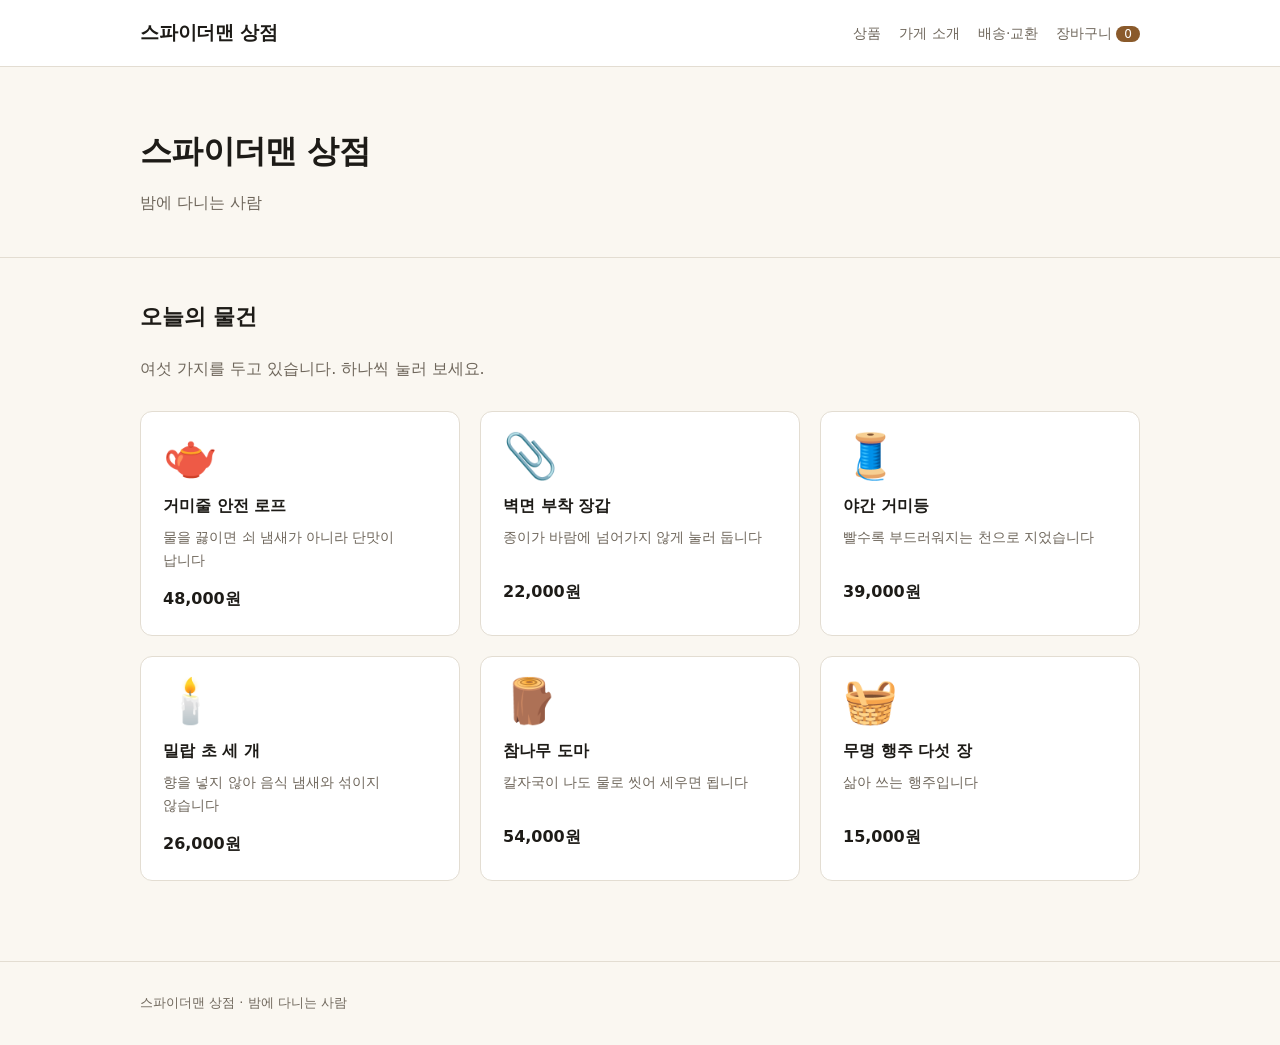
==== index.html @ 61ccc321 "스뽜이더맨" ====
<!doctype html>
<html lang="ko">
<head>
<meta charset="utf-8">
<meta name="viewport" content="width=device-width, initial-scale=1">
<title>하루상점</title>
<meta name="description" content="매일 쓰는 물건을 고릅니다">
<link rel="stylesheet" href="assets/style.css">

<!-- 태그 관리자 코드가 들어갈 자리 (머리) -->

</head>
<body>

<!-- 태그 관리자 코드가 들어갈 자리 (몸통 맨 위) -->

<header class="site"><div class="wrap">
  <a class="brand" href="index.html">하루상점</a>
  <nav class="site">
    <a href="index.html">상품</a>
    <a href="about.html">가게 소개</a>
    <a href="shipping.html">배송·교환</a>
    <a href="cart.html">장바구니<span class="cart-count">0</span></a>
  </nav>
</div></header>

<section class="hero"><div class="wrap">
  <h1 id="hero-title">하루상점</h1>
  <p id="hero-tagline">하루를 조금 낫게 만드는 물건을 고릅니다</p>
</div></section>

<main><div class="wrap">
  <h2>오늘의 물건</h2>
  <p class="lead">여섯 가지를 두고 있습니다. 하나씩 눌러 보세요.</p>
  <div class="grid" id="product-list"></div>
</div></main>
<footer class="site"><div class="wrap"></div></footer>
<script src="assets/shop.js"></script>
<script src="assets/app.js"></script>
</body>
</html>
---- assets/style.css ----
:root{
  --ink:#1d1b17; --sub:#6f675c; --line:#e3ddd2; --bg:#faf7f1; --card:#fff;
  --accent:#8a5a2b; --accent-ink:#fff;
  --max:1040px;
}
*{box-sizing:border-box}
body{margin:0;background:var(--bg);color:var(--ink);
  font-family:"Pretendard","Apple SD Gothic Neo","Malgun Gothic",system-ui,sans-serif;
  line-height:1.75;-webkit-font-smoothing:antialiased;
  /* 한글은 단어 중간에서 끊지 않습니다 */
  word-break:keep-all;overflow-wrap:break-word}
a{color:inherit}
.wrap{max-width:var(--max);margin:0 auto;padding:0 20px}

header.site{border-bottom:1px solid var(--line);background:var(--card)}
header.site .wrap{display:flex;align-items:center;gap:20px;height:66px}
.brand{font-size:19px;font-weight:700;text-decoration:none;letter-spacing:-.01em}
nav.site{margin-left:auto;display:flex;gap:18px;font-size:14px}
nav.site a{color:var(--sub);text-decoration:none}
nav.site a:hover{color:var(--ink)}
.cart-count{background:var(--accent);color:var(--accent-ink);border-radius:999px;
  padding:1px 8px;font-size:12px;margin-left:4px}

.hero{padding:56px 0 40px;border-bottom:1px solid var(--line)}
.hero h1{margin:0 0 10px;font-size:32px;letter-spacing:-.02em}
.hero p{margin:0;color:var(--sub);font-size:16px}

main{padding:40px 0 80px}
h2{font-size:22px;margin:0 0 18px;letter-spacing:-.01em}
.lead{color:var(--sub);margin:0 0 28px}

.grid{display:grid;grid-template-columns:repeat(auto-fill,minmax(240px,1fr));gap:20px}
.card{background:var(--card);border:1px solid var(--line);border-radius:12px;
  padding:22px;text-decoration:none;display:block;transition:.15s}
.card:hover{border-color:var(--accent);transform:translateY(-2px)}
.card .thumb{font-size:44px;line-height:1;margin-bottom:14px}
.card h3{margin:0 0 6px;font-size:16px}
.card .sum{color:var(--sub);font-size:13.5px;margin:0 0 12px;min-height:40px}
.card .price{font-weight:700}

.detail{display:grid;grid-template-columns:200px 1fr;gap:36px;align-items:start}
.detail .thumb{font-size:110px;text-align:center;background:var(--card);
  border:1px solid var(--line);border-radius:12px;padding:34px 0}
.detail h1{margin:0 0 8px;font-size:26px}
.detail .price{font-size:20px;font-weight:700;margin:0 0 22px}
.detail .body p{margin:0 0 14px}

.btn{display:inline-block;background:var(--accent);color:var(--accent-ink);
  border:0;border-radius:8px;padding:13px 26px;font-size:15px;font-weight:600;
  cursor:pointer;text-decoration:none;font-family:inherit}
.btn:hover{filter:brightness(1.08)}
.btn.ghost{background:transparent;color:var(--ink);border:1px solid var(--line)}

table.cart{width:100%;border-collapse:collapse;background:var(--card);
  border:1px solid var(--line);border-radius:12px;overflow:hidden}
table.cart th,table.cart td{padding:15px 16px;border-bottom:1px solid var(--line);text-align:left}
table.cart th{background:#f3efe7;font-size:13px;color:var(--sub);font-weight:600}
table.cart tr:last-child td{border-bottom:0}
.total{text-align:right;font-size:19px;font-weight:700;margin:22px 0 26px}

.prose p{margin:0 0 16px}
.empty{color:var(--sub);padding:52px 0;text-align:center}

form.pay{background:var(--card);border:1px solid var(--line);border-radius:12px;padding:26px;max-width:480px}
form.pay label{display:block;font-size:13px;color:var(--sub);margin:0 0 6px}
form.pay input{width:100%;padding:11px 13px;border:1px solid var(--line);
  border-radius:8px;margin:0 0 18px;font-size:15px;font-family:inherit;background:#fff}

footer.site{border-top:1px solid var(--line);padding:30px 0;color:var(--sub);font-size:13px}

@media (max-width:640px){
  .detail{grid-template-columns:1fr}
  .hero{padding:36px 0 28px}
  .hero h1{font-size:26px}
}
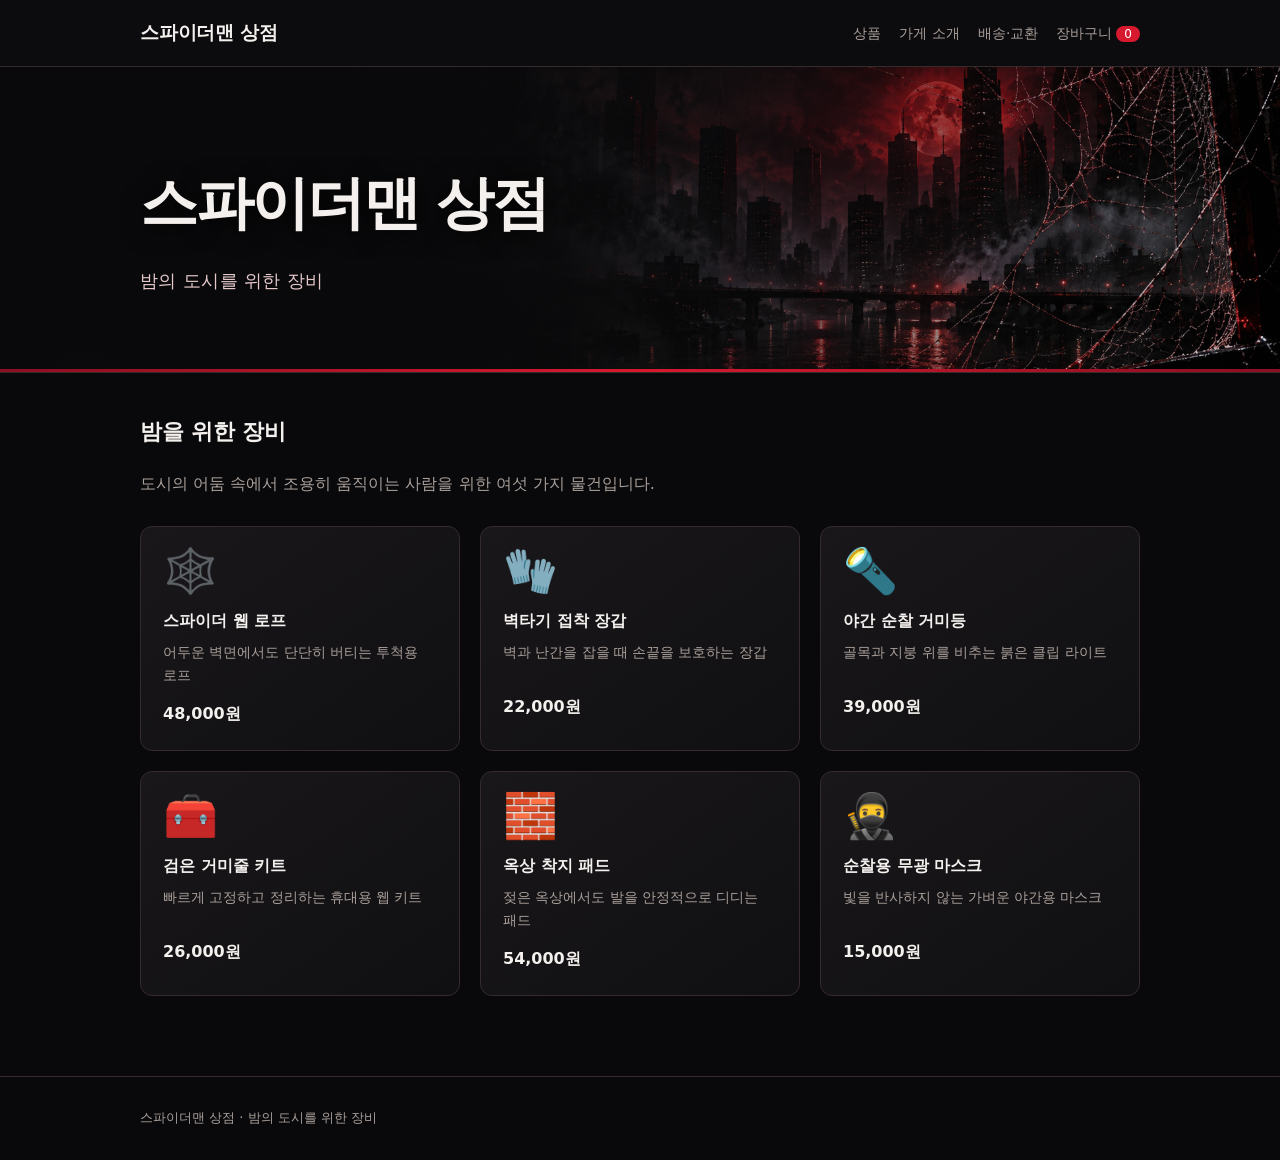
==== commit 2724a593: "배포 과정 오류 수정" ====
--- a/index.html
+++ b/index.html
@@ -3,8 +3,8 @@
 <head>
 <meta charset="utf-8">
 <meta name="viewport" content="width=device-width, initial-scale=1">
-<title>하루상점</title>
-<meta name="description" content="매일 쓰는 물건을 고릅니다">
+<title>스파이더맨 상점</title>
+<meta name="description" content="높은 데서 쓰는 물건을 골라 둡니다">
 <link rel="stylesheet" href="assets/style.css">
 
 <!-- 태그 관리자 코드가 들어갈 자리 (머리) -->
@@ -15,7 +15,7 @@
 <!-- 태그 관리자 코드가 들어갈 자리 (몸통 맨 위) -->
 
 <header class="site"><div class="wrap">
-  <a class="brand" href="index.html">하루상점</a>
+  <a class="brand" href="index.html">스파이더맨 상점</a>
   <nav class="site">
     <a href="index.html">상품</a>
     <a href="about.html">가게 소개</a>
@@ -25,13 +25,13 @@
 </div></header>
 
 <section class="hero"><div class="wrap">
-  <h1 id="hero-title">하루상점</h1>
-  <p id="hero-tagline">하루를 조금 낫게 만드는 물건을 고릅니다</p>
+  <h1 id="hero-title">스파이더맨 상점</h1>
+  <p id="hero-tagline">밤에 다니는 사람</p>
 </div></section>
 
 <main><div class="wrap">
-  <h2>오늘의 물건</h2>
-  <p class="lead">여섯 가지를 두고 있습니다. 하나씩 눌러 보세요.</p>
+  <h2>밤을 위한 장비</h2>
+  <p class="lead">도시의 어둠 속에서 조용히 움직이는 사람을 위한 여섯 가지 물건입니다.</p>
   <div class="grid" id="product-list"></div>
 </div></main>
 <footer class="site"><div class="wrap"></div></footer>
--- a/assets/style.css
+++ b/assets/style.css
@@ -1,6 +1,6 @@
 :root{
-  --ink:#1d1b17; --sub:#6f675c; --line:#e3ddd2; --bg:#faf7f1; --card:#fff;
-  --accent:#8a5a2b; --accent-ink:#fff;
+  --ink:#f4f0ed; --sub:#a99f9a; --line:#352b2d; --bg:#09090b; --card:#151316;
+  --accent:#d7192f; --accent-ink:#fff;
   --max:1040px;
 }
 *{box-sizing:border-box}
@@ -12,27 +12,29 @@
 a{color:inherit}
 .wrap{max-width:var(--max);margin:0 auto;padding:0 20px}
 
-header.site{border-bottom:1px solid var(--line);background:var(--card)}
+header.site{border-bottom:1px solid var(--line);background:#0c0b0e}
 header.site .wrap{display:flex;align-items:center;gap:20px;height:66px}
 .brand{font-size:19px;font-weight:700;text-decoration:none;letter-spacing:-.01em}
 nav.site{margin-left:auto;display:flex;gap:18px;font-size:14px}
 nav.site a{color:var(--sub);text-decoration:none}
-nav.site a:hover{color:var(--ink)}
+nav.site a:hover{color:#fff}
 .cart-count{background:var(--accent);color:var(--accent-ink);border-radius:999px;
   padding:1px 8px;font-size:12px;margin-left:4px}
 
-.hero{padding:56px 0 40px;border-bottom:1px solid var(--line)}
-.hero h1{margin:0 0 10px;font-size:32px;letter-spacing:-.02em}
-.hero p{margin:0;color:var(--sub);font-size:16px}
+.hero{position:relative;isolation:isolate;padding:86px 0 76px;border-bottom:1px solid var(--line);
+  background:linear-gradient(90deg,rgba(9,9,11,.98) 0%,rgba(9,9,11,.86) 35%,rgba(9,9,11,.12) 100%),url("spider-night.png") center/cover no-repeat;overflow:hidden}
+.hero::after{content:"";position:absolute;inset:auto 0 0;height:3px;background:linear-gradient(90deg,#8d0e21,var(--accent),#8d0e21);z-index:-1}
+.hero h1{margin:0 0 10px;font-size:clamp(32px,5vw,58px);letter-spacing:-.04em;text-shadow:0 3px 24px #000}
+.hero p{margin:0;color:#e4c8ca;font-size:18px;letter-spacing:.02em}
 
 main{padding:40px 0 80px}
 h2{font-size:22px;margin:0 0 18px;letter-spacing:-.01em}
 .lead{color:var(--sub);margin:0 0 28px}
 
 .grid{display:grid;grid-template-columns:repeat(auto-fill,minmax(240px,1fr));gap:20px}
-.card{background:var(--card);border:1px solid var(--line);border-radius:12px;
+.card{background:linear-gradient(145deg,#19171a,#100f12);border:1px solid var(--line);border-radius:12px;
   padding:22px;text-decoration:none;display:block;transition:.15s}
-.card:hover{border-color:var(--accent);transform:translateY(-2px)}
+.card:hover{border-color:var(--accent);box-shadow:0 12px 30px rgba(215,25,47,.16);transform:translateY(-3px)}
 .card .thumb{font-size:44px;line-height:1;margin-bottom:14px}
 .card h3{margin:0 0 6px;font-size:16px}
 .card .sum{color:var(--sub);font-size:13.5px;margin:0 0 12px;min-height:40px}
@@ -54,7 +56,7 @@
 table.cart{width:100%;border-collapse:collapse;background:var(--card);
   border:1px solid var(--line);border-radius:12px;overflow:hidden}
 table.cart th,table.cart td{padding:15px 16px;border-bottom:1px solid var(--line);text-align:left}
-table.cart th{background:#f3efe7;font-size:13px;color:var(--sub);font-weight:600}
+table.cart th{background:#21191c;font-size:13px;color:#d4bfc1;font-weight:600}
 table.cart tr:last-child td{border-bottom:0}
 .total{text-align:right;font-size:19px;font-weight:700;margin:22px 0 26px}
 
@@ -64,12 +66,12 @@
 form.pay{background:var(--card);border:1px solid var(--line);border-radius:12px;padding:26px;max-width:480px}
 form.pay label{display:block;font-size:13px;color:var(--sub);margin:0 0 6px}
 form.pay input{width:100%;padding:11px 13px;border:1px solid var(--line);
-  border-radius:8px;margin:0 0 18px;font-size:15px;font-family:inherit;background:#fff}
+  border-radius:8px;margin:0 0 18px;font-size:15px;font-family:inherit;background:#0d0c0f;color:var(--ink)}
 
 footer.site{border-top:1px solid var(--line);padding:30px 0;color:var(--sub);font-size:13px}
 
 @media (max-width:640px){
   .detail{grid-template-columns:1fr}
-  .hero{padding:36px 0 28px}
+  .hero{padding:58px 0 48px;background-position:62% center}
   .hero h1{font-size:26px}
 }
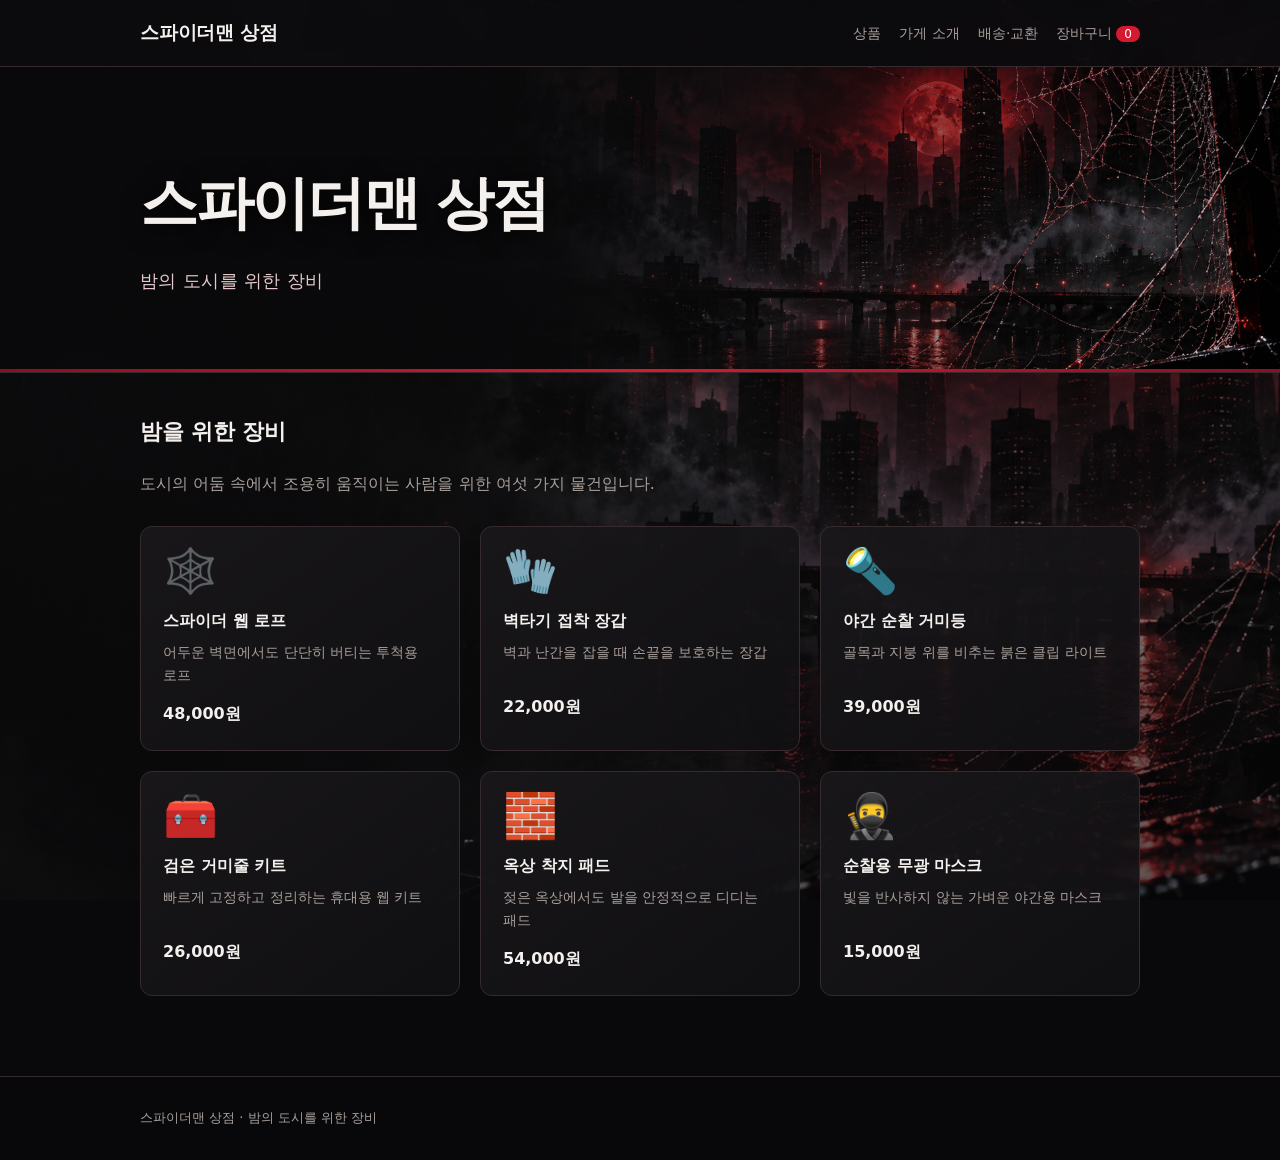
==== commit 000dc778: "태그 관리자 코드 반영" ====
--- a/index.html
+++ b/index.html
@@ -7,13 +7,19 @@
 <meta name="description" content="높은 데서 쓰는 물건을 골라 둡니다">
 <link rel="stylesheet" href="assets/style.css">
 
-<!-- 태그 관리자 코드가 들어갈 자리 (머리) -->
-
+<!-- Google Tag Manager -->
+<script>(function(w,d,s,l,i){w[l]=w[l]||[];w[l].push({'gtm.start':
+new Date().getTime(),event:'gtm.js'});var f=d.getElementsByTagName(s)[0],
+j=d.createElement(s),dl=l!='dataLayer'?'&l='+l:'';j.async=true;j.src=
+'https://www.googletagmanager.com/gtm.js?id='+i+dl;f.parentNode.insertBefore(j,f);
+})(window,document,'script','dataLayer','GTM-KVVGRXZV');</script>
+<!-- End Google Tag Manager -->
 </head>
 <body>
-
-<!-- 태그 관리자 코드가 들어갈 자리 (몸통 맨 위) -->
-
+<!-- Google Tag Manager (noscript) -->
+<noscript><iframe src="https://www.googletagmanager.com/ns.html?id=GTM-KVVGRXZV"
+height="0" width="0" style="display:none;visibility:hidden"></iframe></noscript>
+<!-- End Google Tag Manager (noscript) -->
 <header class="site"><div class="wrap">
   <a class="brand" href="index.html">스파이더맨 상점</a>
   <nav class="site">
--- a/assets/style.css
+++ b/assets/style.css
@@ -4,7 +4,7 @@
   --max:1040px;
 }
 *{box-sizing:border-box}
-body{margin:0;background:var(--bg);color:var(--ink);
+body{margin:0;background:var(--bg) url("spider-night.png") center top/cover fixed no-repeat;color:var(--ink);
   font-family:"Pretendard","Apple SD Gothic Neo","Malgun Gothic",system-ui,sans-serif;
   line-height:1.75;-webkit-font-smoothing:antialiased;
   /* 한글은 단어 중간에서 끊지 않습니다 */
@@ -12,7 +12,7 @@
 a{color:inherit}
 .wrap{max-width:var(--max);margin:0 auto;padding:0 20px}
 
-header.site{border-bottom:1px solid var(--line);background:#0c0b0e}
+header.site{border-bottom:1px solid var(--line);background:rgba(12,11,14,.9);backdrop-filter:blur(10px)}
 header.site .wrap{display:flex;align-items:center;gap:20px;height:66px}
 .brand{font-size:19px;font-weight:700;text-decoration:none;letter-spacing:-.01em}
 nav.site{margin-left:auto;display:flex;gap:18px;font-size:14px}
@@ -27,12 +27,12 @@
 .hero h1{margin:0 0 10px;font-size:clamp(32px,5vw,58px);letter-spacing:-.04em;text-shadow:0 3px 24px #000}
 .hero p{margin:0;color:#e4c8ca;font-size:18px;letter-spacing:.02em}
 
-main{padding:40px 0 80px}
+main{padding:40px 0 80px;background:linear-gradient(180deg,rgba(9,9,11,.48),rgba(9,9,11,.7))}
 h2{font-size:22px;margin:0 0 18px;letter-spacing:-.01em}
 .lead{color:var(--sub);margin:0 0 28px}
 
 .grid{display:grid;grid-template-columns:repeat(auto-fill,minmax(240px,1fr));gap:20px}
-.card{background:linear-gradient(145deg,#19171a,#100f12);border:1px solid var(--line);border-radius:12px;
+.card{background:linear-gradient(145deg,rgba(25,23,26,.92),rgba(16,15,18,.9));border:1px solid var(--line);border-radius:12px;
   padding:22px;text-decoration:none;display:block;transition:.15s}
 .card:hover{border-color:var(--accent);box-shadow:0 12px 30px rgba(215,25,47,.16);transform:translateY(-3px)}
 .card .thumb{font-size:44px;line-height:1;margin-bottom:14px}
@@ -41,7 +41,7 @@
 .card .price{font-weight:700}
 
 .detail{display:grid;grid-template-columns:200px 1fr;gap:36px;align-items:start}
-.detail .thumb{font-size:110px;text-align:center;background:var(--card);
+.detail .thumb{font-size:110px;text-align:center;background:rgba(21,19,22,.88);
   border:1px solid var(--line);border-radius:12px;padding:34px 0}
 .detail h1{margin:0 0 8px;font-size:26px}
 .detail .price{font-size:20px;font-weight:700;margin:0 0 22px}
@@ -53,7 +53,7 @@
 .btn:hover{filter:brightness(1.08)}
 .btn.ghost{background:transparent;color:var(--ink);border:1px solid var(--line)}
 
-table.cart{width:100%;border-collapse:collapse;background:var(--card);
+table.cart{width:100%;border-collapse:collapse;background:rgba(21,19,22,.9);
   border:1px solid var(--line);border-radius:12px;overflow:hidden}
 table.cart th,table.cart td{padding:15px 16px;border-bottom:1px solid var(--line);text-align:left}
 table.cart th{background:#21191c;font-size:13px;color:#d4bfc1;font-weight:600}
@@ -63,12 +63,12 @@
 .prose p{margin:0 0 16px}
 .empty{color:var(--sub);padding:52px 0;text-align:center}
 
-form.pay{background:var(--card);border:1px solid var(--line);border-radius:12px;padding:26px;max-width:480px}
+form.pay{background:rgba(21,19,22,.9);border:1px solid var(--line);border-radius:12px;padding:26px;max-width:480px}
 form.pay label{display:block;font-size:13px;color:var(--sub);margin:0 0 6px}
 form.pay input{width:100%;padding:11px 13px;border:1px solid var(--line);
   border-radius:8px;margin:0 0 18px;font-size:15px;font-family:inherit;background:#0d0c0f;color:var(--ink)}
 
-footer.site{border-top:1px solid var(--line);padding:30px 0;color:var(--sub);font-size:13px}
+footer.site{border-top:1px solid var(--line);padding:30px 0;color:var(--sub);font-size:13px;background:rgba(9,9,11,.72)}
 
 @media (max-width:640px){
   .detail{grid-template-columns:1fr}
